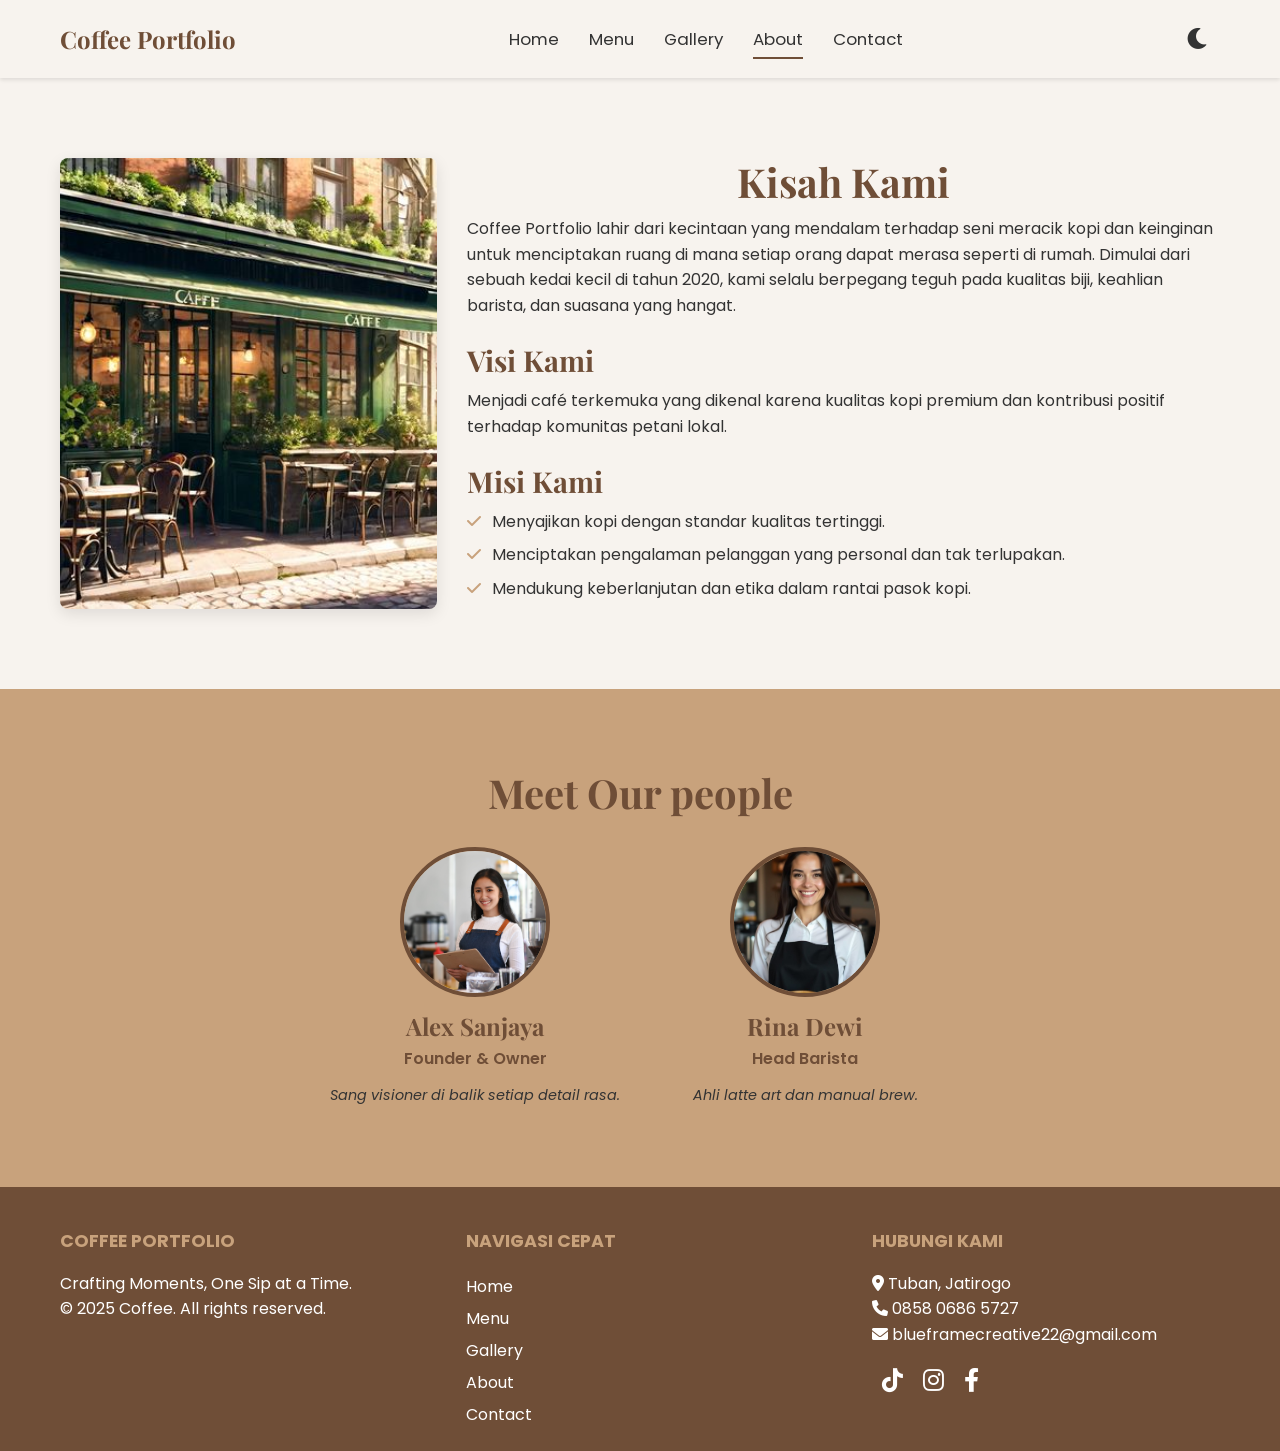
==== about.html @ f3144984 "Add files via upload" ====
<!DOCTYPE html>
<html lang="id">
<head>
    <meta charset="UTF-8">
    <meta name="viewport" content="width=device-width, initial-scale=1.0">
    <title>Coffee Portfolio - About</title>
    <link rel="stylesheet" href="assets/css/style.css">
    <link href="https://fonts.googleapis.com/css2?family=Playfair+Display:wght@700&family=Poppins:wght@300;400;600&display=swap" rel="stylesheet">
    <link rel="stylesheet" href="https://cdnjs.cloudflare.com/ajax/libs/font-awesome/6.0.0-beta3/css/all.min.css">
</head>
<body>

    <header class="header">
        <div class="container navbar">
            <a href="index.html" class="logo">Coffee Portfolio</a>
            <nav class="nav-menu">
                <a href="index.html" class="nav-item">Home</a>
                <a href="menu.html" class="nav-item">Menu</a>
                <a href="gallery.html" class="nav-item">Gallery</a>
                <a href="about.html" class="nav-item active">About</a>
                <a href="contact.html" class="nav-item">Contact</a>
            </nav>
            <div class="nav-actions">
                <button id="dark-mode-toggle" class="icon-btn"><i class="fas fa-moon"></i></button>
                <button id="nav-toggle" class="icon-btn hamburger-menu" aria-label="Toggle Navigation">
                    <i class="fas fa-bars"></i>
                </button>
            </div>
        </div>
    </header>

    <main class="content-page">
        <section id="story" class="section">
            <div class="container about-layout fade-in">
                <div class="about-image-wrapper">
                    <img src="assets/img/tampak depan.jpg" alt="Interior Café CoffeeCraft" class="about-image">
                </div>
                <div class="about-text-content slide-up">
                    <h1 class="section-title">Kisah Kami</h1>
                    <p>Coffee Portfolio lahir dari kecintaan yang mendalam terhadap seni meracik kopi dan keinginan untuk menciptakan ruang di mana setiap orang dapat merasa seperti di rumah. Dimulai dari sebuah kedai kecil di tahun 2020, kami selalu berpegang teguh pada kualitas biji, keahlian barista, dan suasana yang hangat.</p>
                    
                    <h2 class="subtitle-about">Visi Kami</h2>
                    <p>Menjadi café terkemuka yang dikenal karena kualitas kopi premium dan kontribusi positif terhadap komunitas petani lokal.</p>
                    
                    <h2 class="subtitle-about">Misi Kami</h2>
                    <ul>
                        <li>Menyajikan kopi dengan standar kualitas tertinggi.</li>
                        <li>Menciptakan pengalaman pelanggan yang personal dan tak terlupakan.</li>
                        <li>Mendukung keberlanjutan dan etika dalam rantai pasok kopi.</li>
                    </ul>
                </div>
            </div>
        </section>

        <section id="team" class="section accent-bg slide-up">
            <div class="container">
                <h2 class="section-title">Meet Our people</h2>
                <div class="team-grid">
                    <div class="team-member">
                        <img src="assets/img/owner.jpg" alt="Foto Owner" class="team-photo">
                        <h3>Alex Sanjaya</h3>
                        <p>Founder & Owner</p>
                        <span class="team-caption">Sang visioner di balik setiap detail rasa.</span>
                    </div>
                    <div class="team-member">
                        <img src="assets/img/foto barista.jpg" alt="Foto Barista" class="team-photo">
                        <h3>Rina Dewi</h3>
                        <p>Head Barista</p>
                        <span class="team-caption">Ahli latte art dan manual brew.</span>
                    </div>
                </div>
            </div>
        </section>
    </main>

    <footer class="footer">
        <div class="container footer-grid">
            <div class="footer-info">
                <h4>Coffee Portfolio</h4>
                <p>Crafting Moments, One Sip at a Time.</p>
                <p>&copy; 2025 Coffee. All rights reserved.</p>
            </div>
            <div class="footer-links">
                <h4>Navigasi Cepat</h4>
                <ul>
                    <li><a href="index.html">Home</a></li>
                    <li><a href="menu.html">Menu</a></li>
                    <li><a href="gallery.html">Gallery</a></li>
                    <li><a href="about.html">About</a></li>
                    <li><a href="contact.html">Contact</a></li>
                </ul>
            </div>
            <div class="footer-contact">
                <h4>Hubungi Kami</h4>
                <p><i class="fas fa-map-marker-alt"></i> Tuban, Jatirogo</p>
                <p><i class="fas fa-phone"></i> 0858 0686 5727</p>
                <p><i class="fas fa-envelope"></i> blueframecreative22@gmail.com</p>
                <div class="social-icons">
                    <a href="https://www.tiktok.com/@blueframe.creativ?is_from_webapp=1&sender_device=pc" target="_blank" style="text-decoration: none; color:#ffff;"><i class="fab fa-tiktok"></i></a>
                    <a href="https://www.instagram.com/blueframe.creative?igsh=aDgzemZtajh2cmNs" aria-label="Instagram"><i class="fab fa-instagram"></i></a>
                    <a href="https://www.facebook.com/share/1EieXqZH4k/" aria-label="Facebook"><i class="fab fa-facebook-f"></i></a>
                </div>
            </div>
        </div>
    </footer>

    <script src="assets/js/script.js"></script>
</body>
</html>
---- assets/css/style.css ----
/*
 * File: style.css
 * Website: CoffeeCraft Portfolio
 * Kebutuhan: Responsive (Mobile, Tablet, Laptop, Desktop)
 * Teknik: Flexbox & Grid, Media Queries
 * Warna: Primer: #6F4E37 (Coklat Kopi), Aksen: #C8A27C (Beige Kopi), Background: #F7F3EE (Off-White)
 */

/* === GLOBAL RESET & FONT IMPORT (Poppins & Playfair Display) === */
* {
    margin: 0;
    padding: 0;
    box-sizing: border-box;
}

:root {
    --primary-color: #6F4E37;
    --accent-color: #C8A27C;
    --background-color: #F7F3EE;
    --text-color: #333;
    --light-text-color: #fff;
    --dark-bg-color: #1a1a1a;
    --dark-text-color: #f0f0f0;
    --font-heading: 'Playfair Display', serif;
    --font-body: 'Poppins', sans-serif;
    --transition-speed: 0.3s;
}

/* Dark Mode Variables */
body.dark-mode {
    --background-color: var(--dark-bg-color);
    --text-color: var(--dark-text-color);
    --primary-color: #967e6c; /* Lightened primary for contrast */
    --accent-color: #e0bfa3; /* Lightened accent for contrast */
}

body {
    font-family: var(--font-body);
    line-height: 1.6;
    color: var(--text-color);
    background-color: var(--background-color);
    transition: background-color var(--transition-speed), color var(--transition-speed);
}

a {
    text-decoration: none;
    color: var(--primary-color);
    transition: color var(--transition-speed);
}

a:hover {
    color: var(--accent-color);
}

h1, h2, h3 {
    font-family: var(--font-heading);
    color: var(--primary-color);
    line-height: 1.2;
}

img {
    max-width: 100%;
    height: auto;
    display: block;
}

.container {
    max-width: 1200px;
    margin: 0 auto;
    padding: 0 20px;
}

.section {
    padding: 80px 0;
    overflow: hidden; /* Penting untuk animasi slide-up */
}

.section-title {
    text-align: center;
    font-size: 2.5em;
    margin-bottom: 10px;
}

.section-subtitle {
    text-align: center;
    font-size: 1.1em;
    margin-bottom: 50px;
    color: var(--text-color);
}

.accent-bg {
    background-color: var(--accent-color);
    color: var(--text-color);
}

.accent-bg .section-title,
.accent-bg .section-subtitle {
    color: var(--primary-color);
}

/* --- BUTTON & CTA --- */
.cta-button {
    display: inline-block;
    padding: 12px 25px;
    border-radius: 5px;
    text-transform: uppercase;
    font-weight: 600;
    letter-spacing: 1px;
    transition: background-color var(--transition-speed), color var(--transition-speed), transform 0.2s;
    border: 2px solid transparent;
}

.cta-button.primary {
    background-color: var(--primary-color);
    color: var(--light-text-color);
}

.cta-button.primary:hover {
    background-color: #573c2a;
    transform: translateY(-2px);
}

.cta-button.secondary {
    background-color: transparent;
    color: var(--light-text-color);
    border-color: var(--light-text-color);
}

.cta-button.secondary:hover {
    background-color: rgba(255, 255, 255, 0.1);
    transform: translateY(-2px);
}

.cta-button.small {
    padding: 8px 15px;
    font-size: 0.9em;
}

.icon-btn {
    background: none;
    border: none;
    color: var(--text-color);
    font-size: 1.5em;
    cursor: pointer;
    transition: color var(--transition-speed);
    padding: 10px;
}

.icon-btn:hover {
    color: var(--primary-color);
}

/* === HEADER & NAVBAR === */
.header {
    background-color: var(--background-color);
    box-shadow: 0 2px 4px rgba(0, 0, 0, 0.1);
    position: sticky;
    top: 0;
    z-index: 1000;
    transition: background-color var(--transition-speed);
}

.navbar {
    display: flex;
    justify-content: space-between;
    align-items: center;
    padding: 15px 20px;
}

.logo {
    font-family: var(--font-heading);
    font-size: 1.5em;
    font-weight: 700;
    color: var(--primary-color);
}

.nav-menu {
    display: none; /* Default: hidden di mobile */
    gap: 30px;
}

.nav-item {
    font-weight: 400;
    font-size: 1.05em;
    color: var(--text-color);
    padding: 5px 0;
    position: relative;
}

.nav-item::after {
    content: '';
    position: absolute;
    width: 0;
    height: 2px;
    display: block;
    margin-top: 5px;
    right: 0;
    background: var(--primary-color);
    transition: width var(--transition-speed) ease;
}

.nav-item:hover::after,
.nav-item.active::after {
    width: 100%;
    left: 0;
    background: var(--primary-color);
}

.nav-actions {
    display: flex;
    align-items: center;
    gap: 10px;
}

.hamburger-menu {
    display: block; /* Visible di mobile */
}

/* Mobile Navigation Overlay */
.nav-menu.active {
    display: flex;
    flex-direction: column;
    position: absolute;
    top: 60px; /* Di bawah header */
    left: 0;
    width: 100%;
    background-color: var(--background-color);
    box-shadow: 0 4px 8px rgba(0, 0, 0, 0.1);
    padding: 20px 0;
    align-items: center;
    animation: slideDown 0.3s ease-out;
}

.nav-menu.active .nav-item {
    width: 100%;
    text-align: center;
    padding: 15px 0;
    border-bottom: 1px solid rgba(0, 0, 0, 0.05);
}

.nav-menu.active .nav-item:last-child {
    border-bottom: none;
}

/* === HOME PAGE SECTIONS === */

/* --- HERO SECTION --- */
.hero-section {
    height: 100vh;
    background-size: cover;
    background-position: center;
    display: flex;
    align-items: center;
    justify-content: center;
    text-align: center;
    color: var(--light-text-color);
    position: relative;
    /* Overlay untuk keterbacaan */
}

.hero-section::before {
    content: '';
    position: absolute;
    top: 0;
    left: 0;
    right: 0;
    bottom: 0;
    background: rgba(0, 0, 0, 0.4);
}

.hero-content {
    z-index: 10;
}

.hero-content .headline {
    font-size: 4em;
    margin-bottom: 15px;
    color: var(--light-text-color);
    text-shadow: 2px 2px 4px rgba(0, 0, 0, 0.6);
}

.hero-content .slogan {
    font-size: 1.5em;
    margin-bottom: 40px;
    font-weight: 300;
}

.hero-cta-group {
    display: flex;
    flex-wrap: wrap;
    justify-content: center;
    gap: 15px;
}

/* --- FEATURE SECTION --- */
.features-grid {
    display: flex;
    flex-direction: column;
    gap: 30px;
    text-align: center;
    padding-top: 20px;
}

.feature-card {
    padding: 30px;
    background-color: var(--background-color);
    border: 1px solid var(--accent-color);
    border-radius: 8px;
    box-shadow: 0 4px 10px rgba(0, 0, 0, 0.05);
    transition: transform 0.3s, box-shadow 0.3s;
}

.dark-mode .feature-card {
    border-color: var(--primary-color);
    box-shadow: 0 4px 10px rgba(0, 0, 0, 0.3);
}

.feature-card:hover {
    transform: translateY(-5px);
    box-shadow: 0 8px 15px rgba(0, 0, 0, 0.1);
}

.feature-icon {
    font-size: 3em;
    color: var(--primary-color);
    margin-bottom: 15px;
}

.feature-card h3 {
    margin-bottom: 10px;
    font-size: 1.4em;
}

/* --- MENU UNGGULAN SECTION (Home Page) --- */
.menu-grid {
    display: grid;
    grid-template-columns: repeat(auto-fit, minmax(250px, 1fr));
    gap: 30px;
    padding-top: 20px;
}

.menu-item {
    background-color: var(--light-text-color);
    border-radius: 8px;
    overflow: hidden;
    text-align: center;
    box-shadow: 0 4px 8px rgba(0, 0, 0, 0.1);
    transition: transform 0.3s, box-shadow 0.3s;
}

.dark-mode .menu-item {
    background-color: var(--dark-bg-color);
    border: 1px solid var(--accent-color);
}

.menu-item:hover {
    transform: translateY(-5px);
    box-shadow: 0 8px 16px rgba(0, 0, 0, 0.2);
}

.menu-photo {
    width: 100%;
    height: 200px;
    object-fit: cover;
}

.menu-name {
    font-size: 1.3em;
    margin-top: 15px;
}

.menu-price {
    color: var(--primary-color);
    font-weight: 600;
    margin: 5px 0 15px 0;
}

.menu-item .cta-button {
    margin-bottom: 15px;
}

.featured-only-desktop {
    display: none; /* Hide by default in mobile/tablet */
}

/* === MENU PAGE (menu.html) === */
.menu-card-grid {
    display: grid;
    grid-template-columns: 1fr; /* Default: 1 kolom di mobile */
    gap: 30px;
    padding-top: 20px;
}

.menu-card {
    background-color: var(--light-text-color);
    border-radius: 8px;
    box-shadow: 0 2px 5px rgba(0, 0, 0, 0.1);
    display: flex;
    flex-direction: column;
    align-items: center;
    text-align: center;
    padding: 20px;
    transition: box-shadow 0.3s;
}

.dark-mode .menu-card {
    background-color: #2b2b2b;
    box-shadow: 0 2px 5px rgba(0, 0, 0, 0.4);
}

.menu-card:hover {
    box-shadow: 0 5px 15px rgba(0, 0, 0, 0.2);
}

.menu-card-photo {
    width: 100%;
    max-width: 250px;
    height: 250px;
    object-fit: cover;
    border-radius: 50%;
    border: 5px solid var(--accent-color);
    margin-bottom: 15px;
}

.menu-card-name {
    font-size: 1.4em;
    margin-bottom: 5px;
}

.menu-card-price {
    font-weight: 600;
    color: var(--primary-color);
    margin-bottom: 15px;
}


/* === MODAL & POPUP (Menu & Gallery) === */
.modal {
    display: none; /* Hidden by default */
    position: fixed;
    z-index: 2000;
    left: 0;
    top: 0;
    width: 100%;
    height: 100%;
    overflow: auto;
    background-color: rgba(0, 0, 0, 0.7);
    padding-top: 60px;
}

.modal-content {
    background-color: var(--background-color);
    margin: 5% auto;
    padding: 20px;
    border-radius: 10px;
    position: relative;
    max-width: 90%;
    animation: fadeIn 0.3s;
}

.dark-mode .modal-content {
    background-color: #2b2b2b;
    border: 1px solid var(--accent-color);
}

.close-btn {
    color: var(--text-color);
    float: right;
    font-size: 28px;
    font-weight: bold;
    position: absolute;
    top: 10px;
    right: 20px;
    cursor: pointer;
    transition: color 0.2s;
}

.close-btn:hover,
.close-btn:focus {
    color: var(--primary-color);
    text-decoration: none;
    cursor: pointer;
}

/* --- PERBAIKAN: MENU CARD PHOTO menjadi KOTAK --- */
.menu-card-photo {
    width: 100%;
    max-width: 250px;
    height: 250px; /* Pertahankan height fix agar tampilan persegi di laptop */
    object-fit: cover;
    
    /* GANTI border-radius: 50% menjadi nilai yang lebih kecil (mis. 10px) atau 0 */
    border-radius: 10px; 
    
    border: 5px solid var(--accent-color);
    margin-bottom: 15px;
}
/* --- MENU MODAL SPECIFIC STYLES (Kode Anda yang Dipertahankan) --- */

.menu-detail-img {
    width: 100%;
    max-width: 300px;
    height: 300px; /* Pertahankan height fix */
    object-fit: cover;
    
    /* JANGAN DIUBAH! Nilai ini (5px) sudah berupa sudut membulat, bukan lingkaran */
    border-radius: 5px; 
    
    border: 3px solid var(--accent-color);
}
/* Gallery Modal Specific Styles */
.gallery-modal-content {
    max-width: 900px;
    padding: 10px;
}

.gallery-full-img {
    width: 100%;
    max-height: 80vh;
    object-fit: contain;
    border-radius: 5px;
}

/* === ABOUT PAGE (about.html) === */
.about-layout {
    display: flex;
    flex-direction: column; /* Mobile: Foto di atas teks */
    gap: 30px;
}

.about-image-wrapper {
    flex: 1;
    display: flex;
    justify-content: center;
}

.about-image {
    width: 100%;
    max-width: 400px;
    height: auto;
    object-fit: cover;
    border-radius: 8px;
    box-shadow: 0 5px 15px rgba(0, 0, 0, 0.1);
}

.about-text-content {
    flex: 2;
}

.subtitle-about {
    font-size: 1.8em;
    margin-top: 25px;
    margin-bottom: 10px;
    color: var(--primary-color);
}

.about-text-content ul {
    list-style: none;
    padding-left: 0;
    margin-top: 10px;
}

.about-text-content ul li {
    margin-bottom: 8px;
    padding-left: 25px;
    position: relative;
}

.about-text-content ul li::before {
    content: "\f00c"; /* Font Awesome Checkmark */
    font-family: "Font Awesome 5 Free";
    font-weight: 900;
    color: var(--accent-color);
    position: absolute;
    left: 0;
}

/* Team Section */
.team-grid {
    display: flex;
    flex-wrap: wrap;
    justify-content: center;
    gap: 30px;
    text-align: center;
    padding-top: 20px;
}

.team-member {
    flex-basis: 100%; /* Default: full width in mobile */
    max-width: 300px;
}

.team-photo {
    width: 150px;
    height: 150px;
    object-fit: cover;
    border-radius: 50%;
    border: 4px solid var(--primary-color);
    margin: 0 auto 15px auto;
}

.team-member h3 {
    font-size: 1.5em;
    margin-bottom: 5px;
}

.team-member p {
    font-weight: 600;
    color: var(--primary-color);
    margin-bottom: 10px;
}

.team-caption {
    font-style: italic;
    font-size: 0.9em;
    color: var(--text-color);
}

/* === GALLERY PAGE (gallery.html) === */
.gallery-grid {
    display: grid;
    grid-template-columns: repeat(2, 1fr); /* Mobile: 2 kolom */
    gap: 10px;
    padding-top: 20px;
}

.gallery-item {
    width: 100%;
    height: 150px;
    object-fit: cover;
    cursor: pointer;
    border-radius: 5px;
    transition: transform 0.2s, opacity 0.2s;
}

.gallery-item:hover {
    opacity: 0.8;
    transform: scale(1.02);
}

/* === CONTACT PAGE (contact.html) === */
/* --- 1. PUSATKAN KONTEN UTAMA SECARA KESELURUHAN --- */

/* Membatasi lebar agar konten tidak terlalu melebar di desktop */
.contact-grid {
    display: flex;
    flex-direction: column; 
    align-items: center; /* Memposisikan konten di tengah secara horizontal */
    width: 100%;
    max-width: 900px; /* Batas lebar konten */
    margin: 40px auto; /* Memberi margin atas/bawah dan memusatkan elemen di container */
    padding: 20px;
    background-color: var(--card-background, #f9f9f9); /* Warna latar belakang kontainer utama */
    border-radius: 10px;
    box-shadow: var(--shadow-medium, 0 4px 12px rgba(247, 4, 4, 0.1));
}

.contact-details {
    width: 100%; 
    padding: 20px 0;
}

.contact-details h2 {
    text-align: center;
    margin-bottom: 30px;
    font-size: 2em;
    color: var(--text-color-dark, #6F4E37);
}


/* --- 2. STYLE UNTUK SETIAP ITEM INFORMASI (Alamat, Jam Buka, Telepon) --- */

.info-item {
    display: flex;
    align-items: flex-start; /* Meratakan ikon dan teks ke atas */
    gap: 15px; /* Jarak antara ikon dan teks */
    margin-bottom: 25px;
    padding-bottom: 15px;
    border-bottom: 1px solid var(--border-color, #ccc); /* Garis pemisah */
}

.info-item:last-child {
    border-bottom: none; /* Hapus garis pemisah pada item terakhir */
    margin-bottom: 0;
}

.icon-info {
    font-size: 1.5em;
    color: var(--accent-color, #6F4E37);
    flex-shrink: 0; /* Mencegah ikon mengecil */
    padding-top: 5px; /* Sedikit geser ikon ke bawah */
}

.info-item h3 {
    font-size: 1.2em;
    margin-top: 0;
    margin-bottom: 5px;
    color: var(--text-color-dark, #6F4E37);
}

.info-item p {
    margin: 0;
    line-height: 1.4;
    color: var(--text-color-light, #666);
}
.contact-map-block h2 {
    text-align: center;
}


/* --- 3. STYLE UNTUK TOMBOL WHATSAPP --- */

.whatsapp-btn {
    display: flex;
    align-items: center;
    justify-content: center;
    gap: 10px;
    margin-top: 30px;
    width: 100%; 
    max-width: 300px; /* Batasi lebar tombol di tengah */
    margin-left: auto;
    margin-right: auto;
    text-decoration: none;
    font-weight: 600;
    /* Sesuaikan padding, background, dan warna sesuai tema cta-button Anda */
}

/* --- 4. MEDIA QUERY: Menata Berdampingan di Desktop (Jika Anda Menambahkan Lokasi/Peta) --- */

/* CATATAN: Karena struktur HTML Anda saat ini hanya memiliki satu div (contact-details)
   di dalam contact-grid, bagian ini TIDAK akan membuat berdampingan. 
   Untuk membuat berdampingan, Anda harus menambahkan div kedua (misal: Lokasi/Peta)
   di dalam .contact-grid, dan kemudian gunakan kode ini:
*/
/*
@media (min-width: 768px) {
    .contact-grid {
        display: grid;
        grid-template-columns: 1fr 1fr; 
        gap: 40px;
        align-items: start;
        text-align: left;
    }
}
*/

/* === FOOTER === */
.footer {
    background-color: var(--primary-color);
    color: var(--light-text-color);
    padding: 40px 0 20px 0;
}

.footer-grid {
    display: flex;
    flex-direction: column;
    gap: 30px;
    text-align: center;
}

.footer-grid h4 {
    color: var(--accent-color);
    font-family: var(--font-body);
    margin-bottom: 15px;
    font-size: 1.1em;
    text-transform: uppercase;
}

.footer-links ul {
    list-style: none;
    padding: 0;
}

.footer-links a {
    color: var(--light-text-color);
    line-height: 2;
    transition: color 0.2s;
}

.footer-links a:hover {
    color: var(--accent-color);
}

.footer-contact {
    margin-top: 20px;
}

.social-icons {
    margin-top: 15px;
}

.social-icons a {
    color: var(--light-text-color);
    font-size: 1.5em;
    margin: 0 10px;
    transition: color 0.2s;
}

.social-icons a:hover {
    color: var(--accent-color);
}

/* === ANIMATION UTILITIES (JS-controlled) === */

.fade-in {
    opacity: 0;
    transition: opacity 1s ease;
}

.fade-in.animated {
    opacity: 1;
}

.slide-up {
    opacity: 0;
    transform: translateY(50px);
    transition: opacity 1s ease, transform 1s ease;
}

.slide-up.animated {
    opacity: 1;
    transform: translateY(0);
}

@keyframes slideDown {
    from {
        opacity: 0;
        transform: translateY(-20px);
    }
    to {
        opacity: 1;
        transform: translateY(0);
    }
}

@keyframes fadeIn {
    from { opacity: 0; }
    to { opacity: 1; }
}

/* === MEDIA QUERIES === */

/* --- 320px – 480px (MOBILE) --- */
/* Sudah dicover oleh default styles */

/* --- 481px – 768px (TABLET) --- */
@media (min-width: 481px) {
    .hero-content .headline {
        font-size: 5em;
    }

    .features-grid {
        flex-direction: row;
        flex-wrap: wrap;
        justify-content: center;
    }

    .feature-card {
        flex-basis: 45%;
    }

    .menu-card-grid {
        grid-template-columns: repeat(2, 1fr); /* Tablet: 2 kolom */
    }

    .gallery-grid {
        grid-template-columns: repeat(3, 1fr); /* Tablet: 3 kolom */
        gap: 15px;
    }

    .gallery-item {
        height: 200px;
    }
}

/* --- 769px – 1024px (LAPTOP) --- */
@media (min-width: 769px) {
    .hamburger-menu {
        display: none;
    }

    .nav-menu {
        display: flex;
    }

    /* Home Page */
    .hero-content .headline {
        font-size: 6em;
    }

    .features-grid {
        gap: 40px;
        justify-content: space-between;
    }

    .feature-card {
        flex-basis: 30%;
    }

    /* Menu Page */
    .menu-card-grid {
        grid-template-columns: repeat(3, 1fr); /* Laptop: 3 kolom */
    }

    /* About Page */
    .about-layout {
        flex-direction: row; /* Laptop: Foto kiri, Teks kanan */
        text-align: left;
    }

    .about-image-wrapper {
        justify-content: flex-start;
    }

    .about-image {
        max-width: none;
        width: 100%;
        max-height: 500px;
    }

    .team-member {
        flex-basis: 40%;
    }

    /* Gallery Page */
    .gallery-grid {
        grid-template-columns: repeat(4, 1fr); /* Laptop: 4 kolom */
    }

    .gallery-item {
        height: 250px;
    }

    /* Contact Page */
    .contact-grid {
        flex-direction: row;
        gap: 50px;
    }

    .contact-form-wrapper {
        padding: 40px;
    }

    /* Menu Modal */
    .menu-detail-body {
        flex-direction: row; /* Laptop: Foto kiri, Teks kanan */
        text-align: left;
    }
}

/* --- 1025px – 1440px (DESKTOP) --- */
@media (min-width: 1025px) {
    /* Home Page */
    .hero-content .headline {
        font-size: 7em;
    }

    .menu-grid {
        grid-template-columns: repeat(4, 1fr); /* Desktop: 4 kolom */
    }

    .featured-only-desktop {
        display: block; /* Show 4th item */
    }

    /* Footer */
    .footer-grid {
        flex-direction: row;
        justify-content: space-between;
        text-align: left;
    }

    .footer-info, .footer-links, .footer-contact {
        flex-basis: 30%;
        margin-top: 0;
    }

    .footer-contact .social-icons {
        justify-content: flex-start;
        display: flex;
    }
}
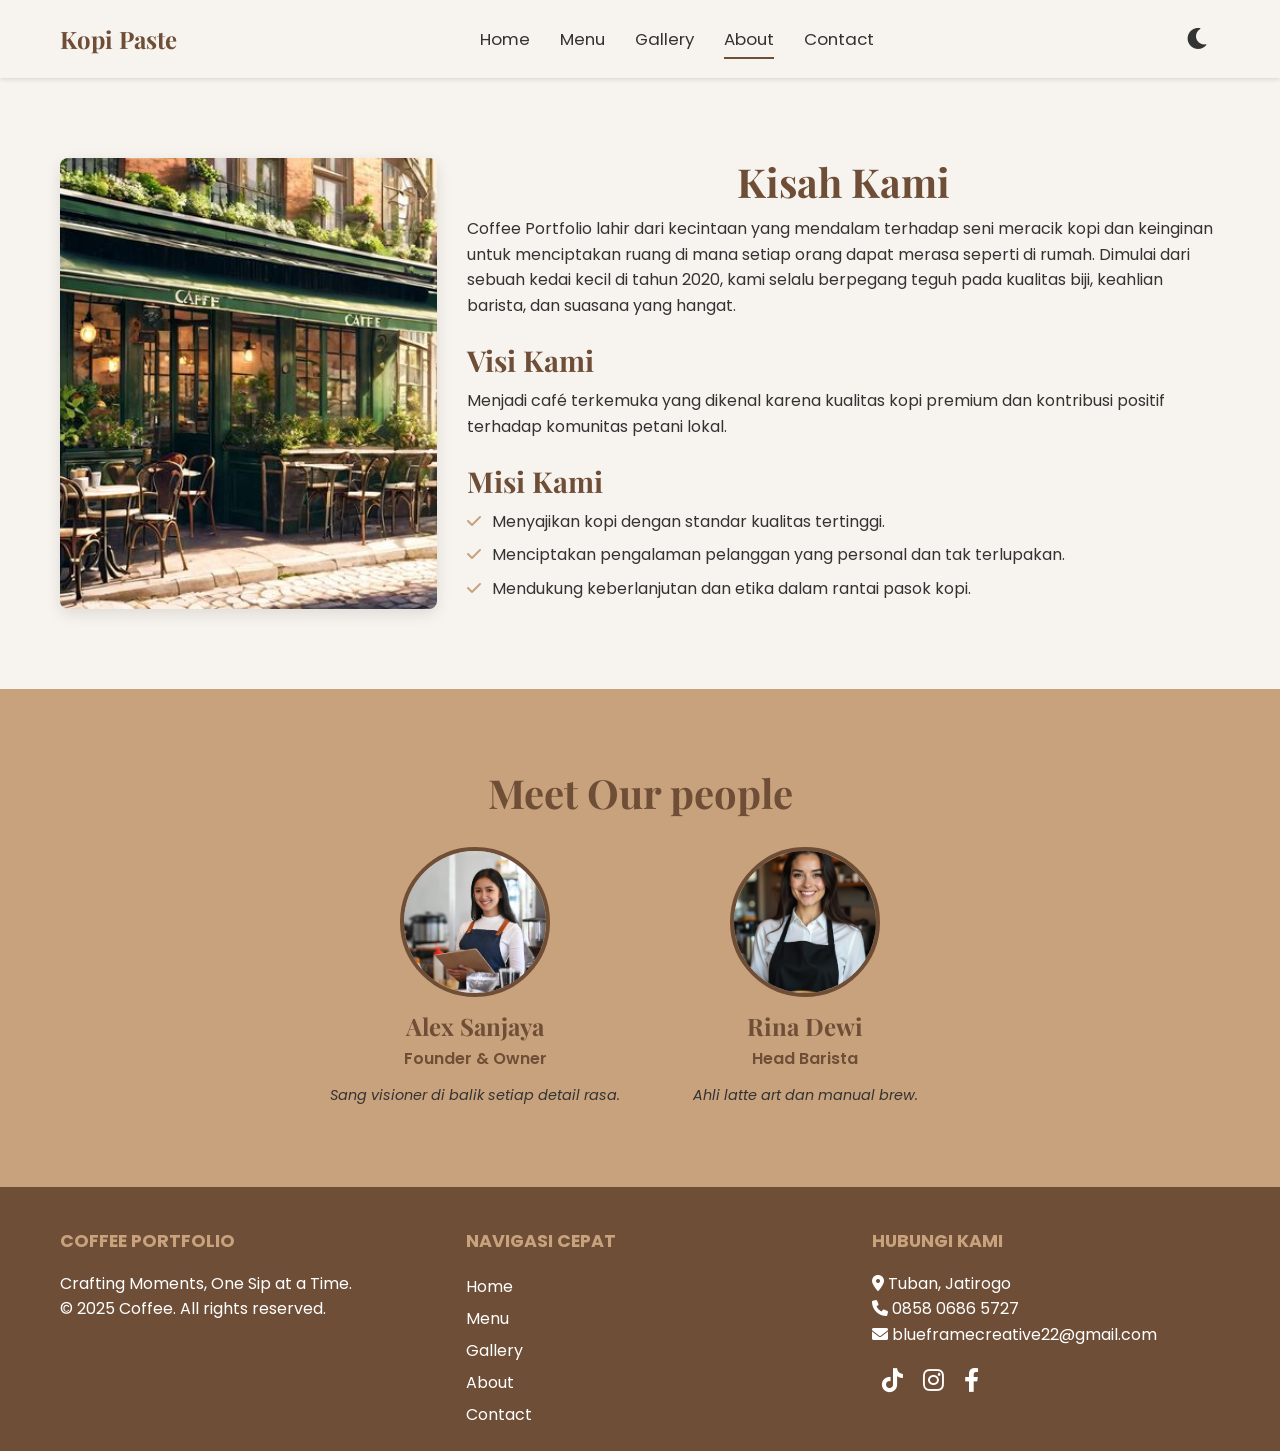
==== commit 94104474: "update" ====
--- a/about.html
+++ b/about.html
@@ -3,7 +3,7 @@
 <head>
     <meta charset="UTF-8">
     <meta name="viewport" content="width=device-width, initial-scale=1.0">
-    <title>Coffee Portfolio - About</title>
+    <title>Kopi Pate - About</title>
     <link rel="stylesheet" href="assets/css/style.css">
     <link href="https://fonts.googleapis.com/css2?family=Playfair+Display:wght@700&family=Poppins:wght@300;400;600&display=swap" rel="stylesheet">
     <link rel="stylesheet" href="https://cdnjs.cloudflare.com/ajax/libs/font-awesome/6.0.0-beta3/css/all.min.css">
@@ -12,7 +12,7 @@
 
     <header class="header">
         <div class="container navbar">
-            <a href="index.html" class="logo">Coffee Portfolio</a>
+            <a href="index.html" class="logo">Kopi Paste</a>
             <nav class="nav-menu">
                 <a href="index.html" class="nav-item">Home</a>
                 <a href="menu.html" class="nav-item">Menu</a>
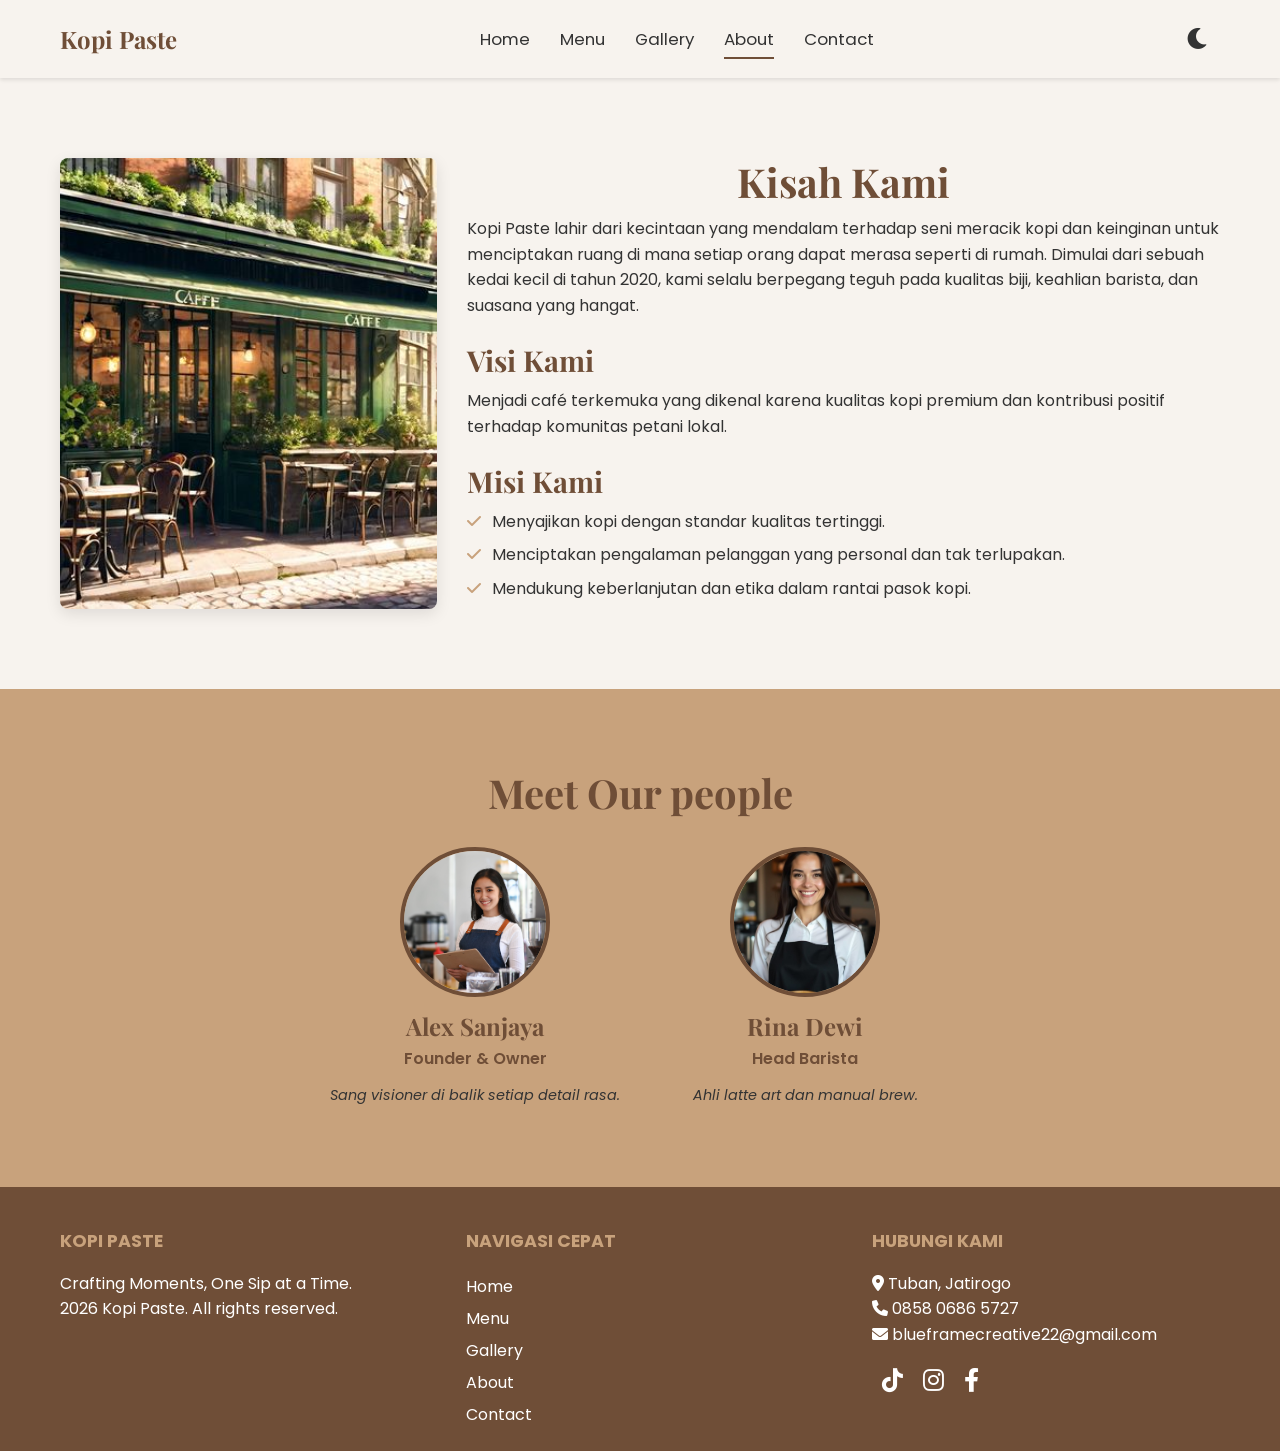
==== commit 01d6ac7d: "update" ====
--- a/about.html
+++ b/about.html
@@ -37,7 +37,7 @@
                 </div>
                 <div class="about-text-content slide-up">
                     <h1 class="section-title">Kisah Kami</h1>
-                    <p>Coffee Portfolio lahir dari kecintaan yang mendalam terhadap seni meracik kopi dan keinginan untuk menciptakan ruang di mana setiap orang dapat merasa seperti di rumah. Dimulai dari sebuah kedai kecil di tahun 2020, kami selalu berpegang teguh pada kualitas biji, keahlian barista, dan suasana yang hangat.</p>
+                    <p>Kopi Paste lahir dari kecintaan yang mendalam terhadap seni meracik kopi dan keinginan untuk menciptakan ruang di mana setiap orang dapat merasa seperti di rumah. Dimulai dari sebuah kedai kecil di tahun 2020, kami selalu berpegang teguh pada kualitas biji, keahlian barista, dan suasana yang hangat.</p>
                     
                     <h2 class="subtitle-about">Visi Kami</h2>
                     <p>Menjadi café terkemuka yang dikenal karena kualitas kopi premium dan kontribusi positif terhadap komunitas petani lokal.</p>
@@ -76,9 +76,9 @@
     <footer class="footer">
         <div class="container footer-grid">
             <div class="footer-info">
-                <h4>Coffee Portfolio</h4>
+                <h4>Kopi Paste</h4>
                 <p>Crafting Moments, One Sip at a Time.</p>
-                <p>&copy; 2025 Coffee. All rights reserved.</p>
+                <p>2026 Kopi Paste. All rights reserved.</p>
             </div>
             <div class="footer-links">
                 <h4>Navigasi Cepat</h4>
